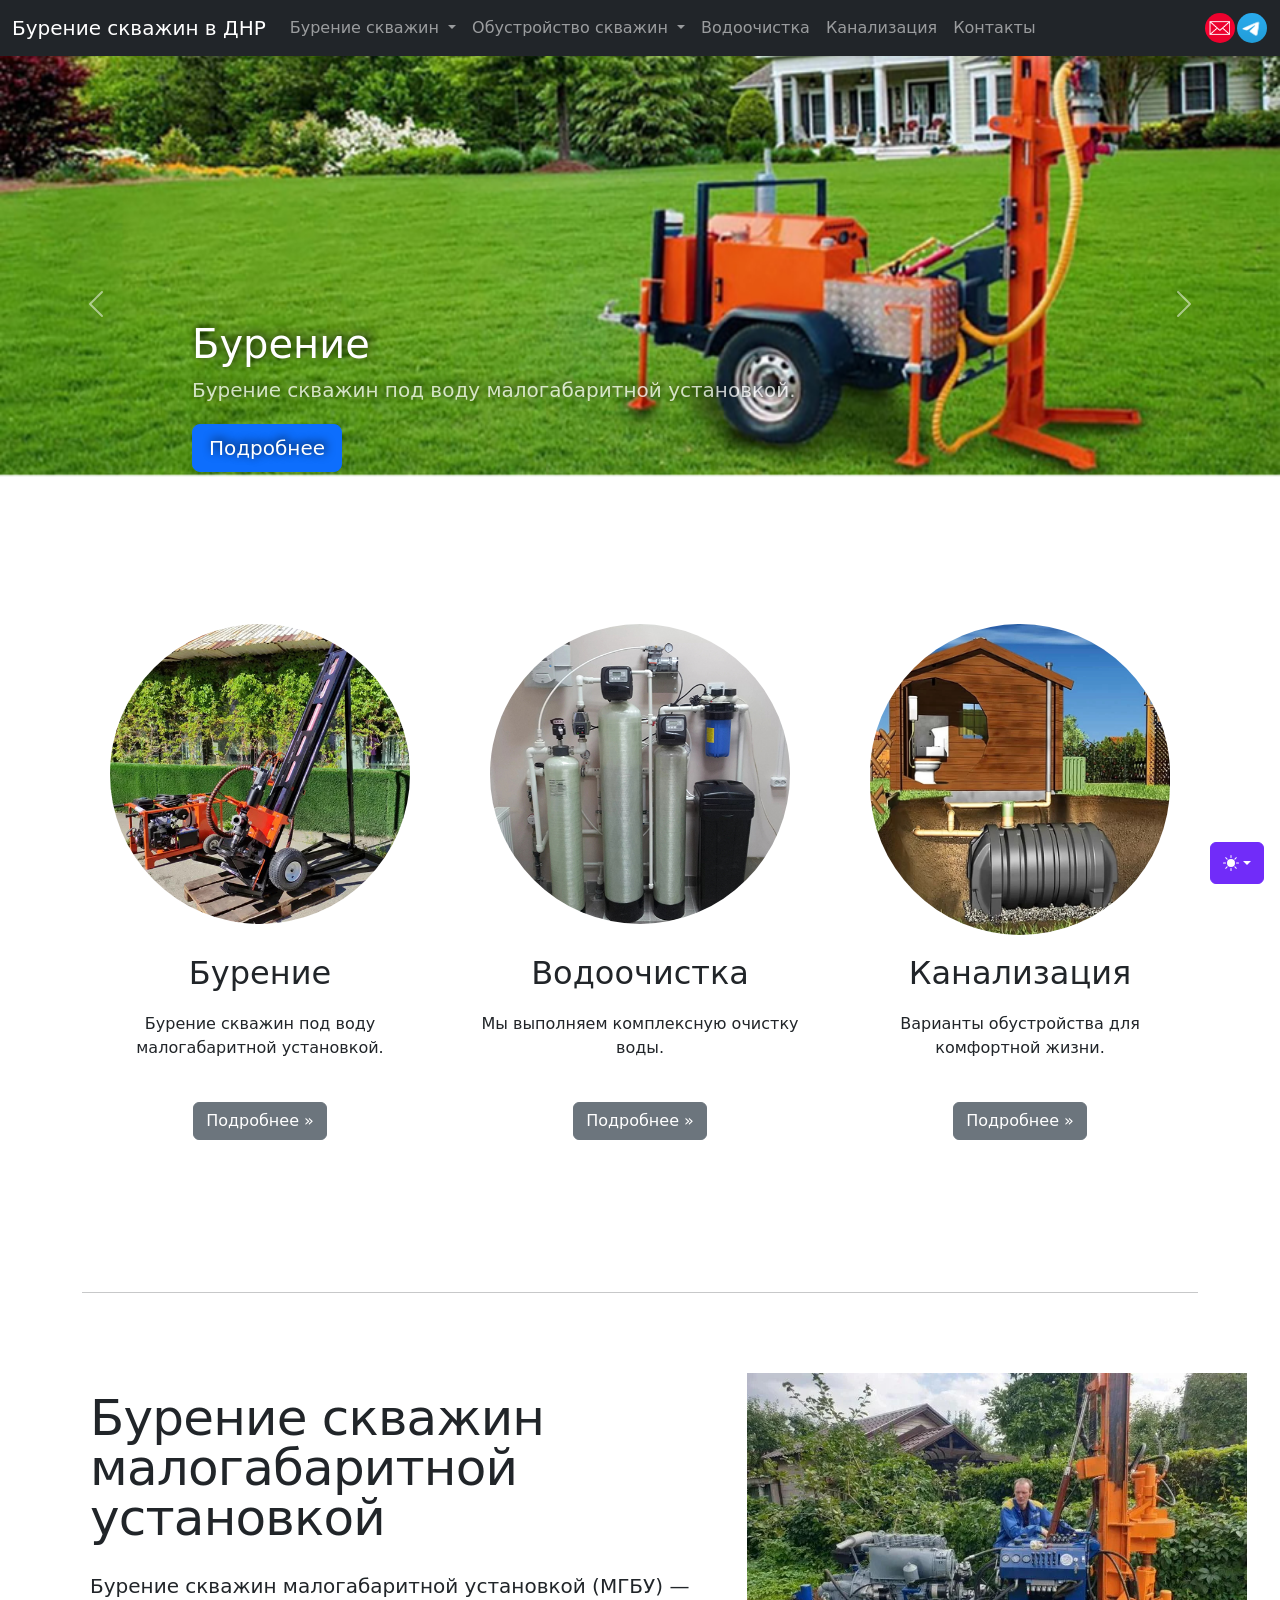
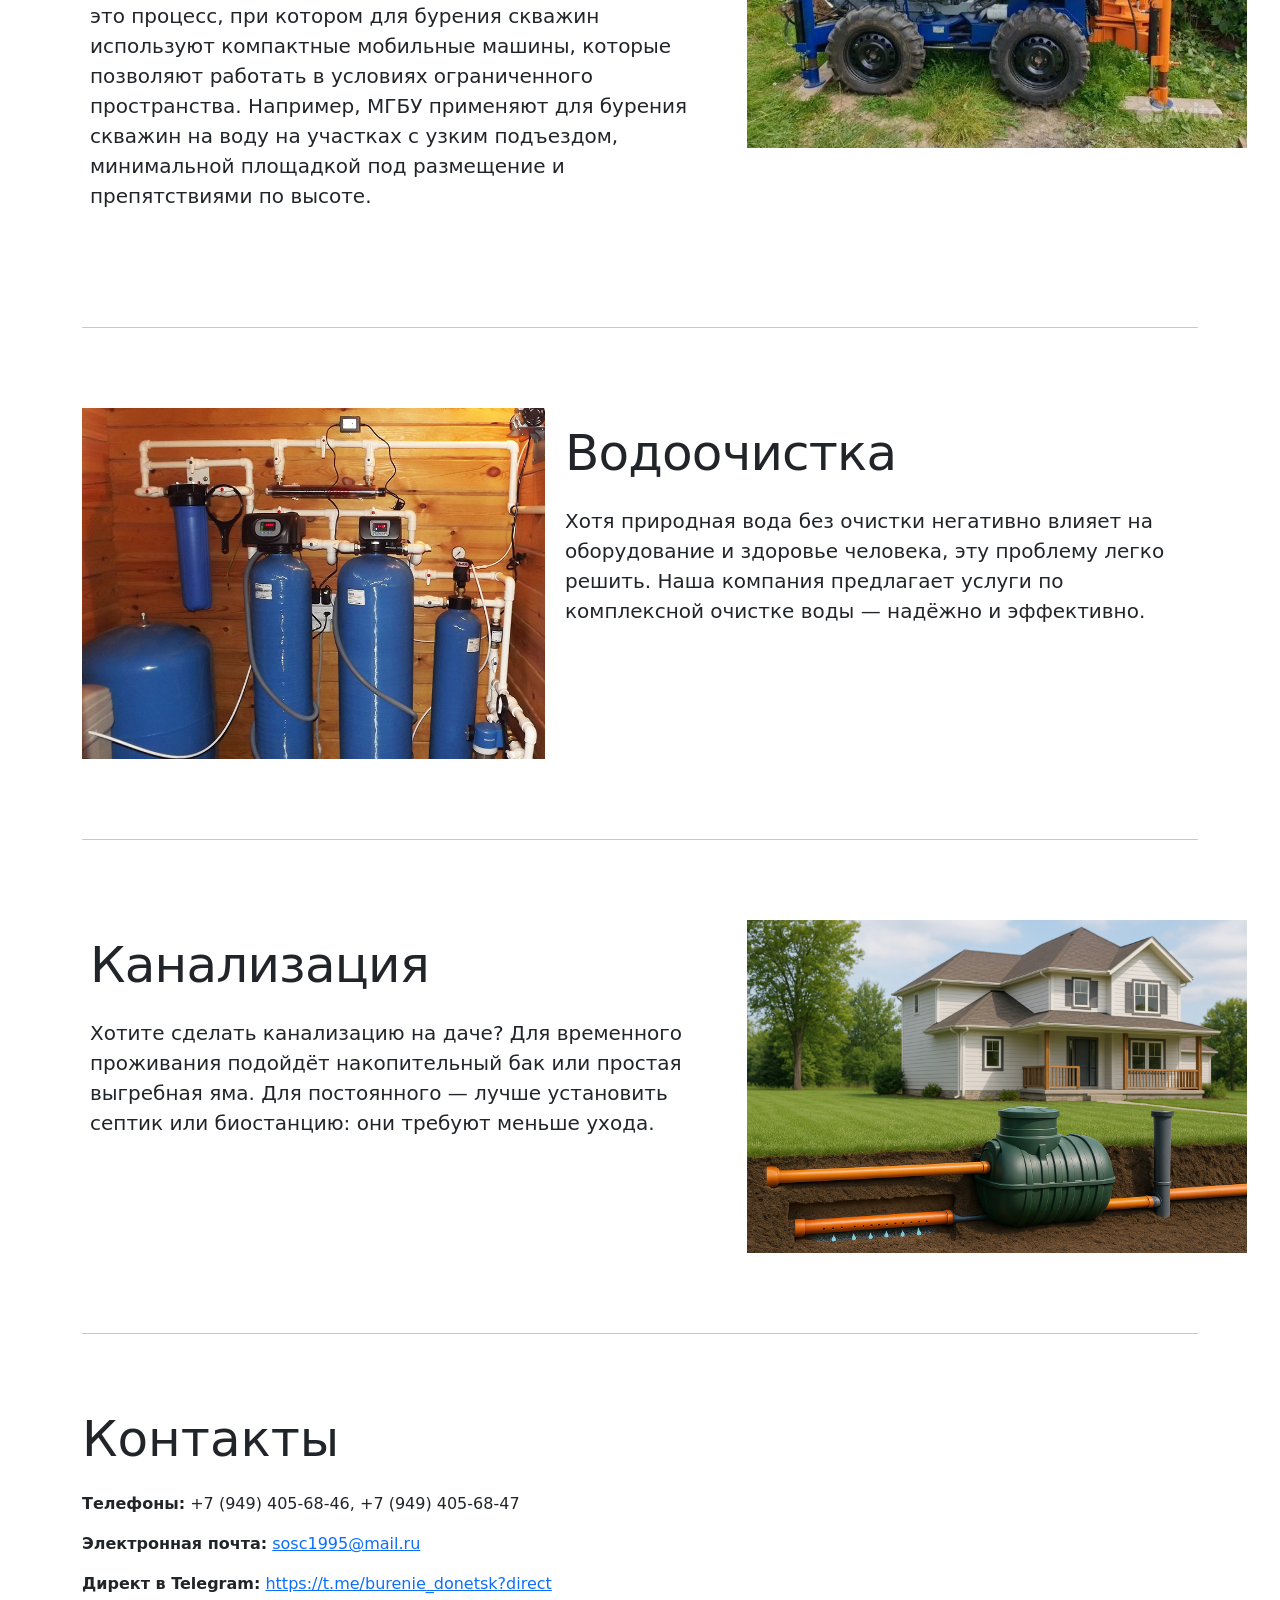
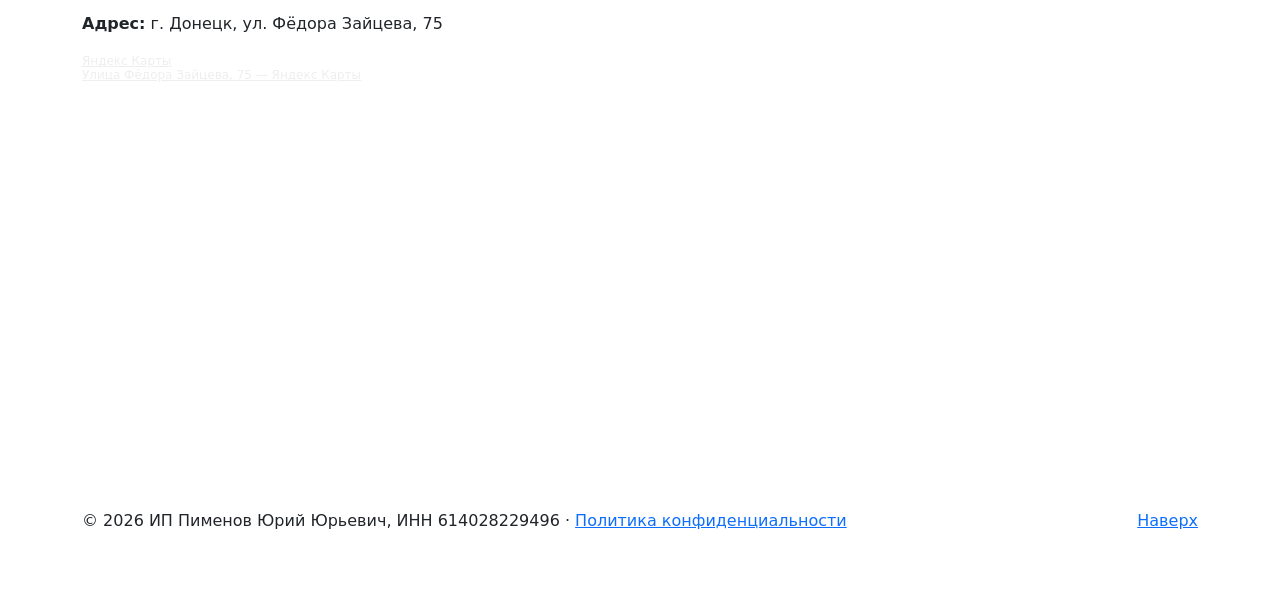
==== burenie-na-pesok.html @ 4a692009 "меню+файлы" ====
<!doctype html>
<html lang="en" data-bs-theme="auto">
  <head>
    <meta charset="utf-8" />
    <meta name="viewport" content="width=device-width, initial-scale=1" />
    <meta name="description" content="" />
    <meta
      name="author"
      content="Mark Otto, Jacob Thornton, and Bootstrap contributors"
    />
    <meta name="generator" content="Astro v5.13.2" />
    <title>Бурение скважин в ДНР</title>
    <link
      rel="canonical"
      href="https://getbootstrap.com/docs/5.3/examples/carousel/"
    />
    <script src="assets/js/color-modes.js"></script>
    <link href="assets/dist/css/bootstrap.min.css" rel="stylesheet" />
    <meta name="theme-color" content="#712cf9" />
    <link href="carousel.css" rel="stylesheet" />
	<link href="custom.css" rel="stylesheet" />
    <style>
      .bd-placeholder-img {
        font-size: 1.125rem;
        text-anchor: middle;
        -webkit-user-select: none;
        -moz-user-select: none;
        user-select: none;
      }
      @media (min-width: 768px) {
        .bd-placeholder-img-lg {
          font-size: 3.5rem;
        }
      }
      .b-example-divider {
        width: 100%;
        height: 3rem;
        background-color: #0000001a;
        border: solid rgba(0, 0, 0, 0.15);
        border-width: 1px 0;
        box-shadow:
          inset 0 0.5em 1.5em #0000001a,
          inset 0 0.125em 0.5em #00000026;
      }
      .b-example-vr {
        flex-shrink: 0;
        width: 1.5rem;
        height: 100vh;
      }
      .bi {
        vertical-align: -0.125em;
        fill: currentColor;
      }
      .nav-scroller {
        position: relative;
        z-index: 2;
        height: 2.75rem;
        overflow-y: hidden;
      }
      .nav-scroller .nav {
        display: flex;
        flex-wrap: nowrap;
        padding-bottom: 1rem;
        margin-top: -1px;
        overflow-x: auto;
        text-align: center;
        white-space: nowrap;
        -webkit-overflow-scrolling: touch;
      }
      .btn-bd-primary {
        --bd-violet-bg: #712cf9;
        --bd-violet-rgb: 112.520718, 44.062154, 249.437846;
        --bs-btn-font-weight: 600;
        --bs-btn-color: var(--bs-white);
        --bs-btn-bg: var(--bd-violet-bg);
        --bs-btn-border-color: var(--bd-violet-bg);
        --bs-btn-hover-color: var(--bs-white);
        --bs-btn-hover-bg: #6528e0;
        --bs-btn-hover-border-color: #6528e0;
        --bs-btn-focus-shadow-rgb: var(--bd-violet-rgb);
        --bs-btn-active-color: var(--bs-btn-hover-color);
        --bs-btn-active-bg: #5a23c8;
        --bs-btn-active-border-color: #5a23c8;
      }
      .bd-mode-toggle {
        z-index: 1500;
      }
      .bd-mode-toggle .bi {
        width: 1em;
        height: 1em;
      }
      .bd-mode-toggle .dropdown-menu .active .bi {
        display: block !important;
      }
    </style>
  </head>
  <body>
    <svg xmlns="http://www.w3.org/2000/svg" class="d-none">
      <symbol id="check2" viewBox="0 0 16 16">
        <path
          d="M13.854 3.646a.5.5 0 0 1 0 .708l-7 7a.5.5 0 0 1-.708 0l-3.5-3.5a.5.5 0 1 1 .708-.708L6.5 10.293l6.646-6.647a.5.5 0 0 1 .708 0z"
        ></path>
      </symbol>
      <symbol id="circle-half" viewBox="0 0 16 16">
        <path
          d="M8 15A7 7 0 1 0 8 1v14zm0 1A8 8 0 1 1 8 0a8 8 0 0 1 0 16z"
        ></path>
      </symbol>
      <symbol id="moon-stars-fill" viewBox="0 0 16 16">
        <path
          d="M6 .278a.768.768 0 0 1 .08.858 7.208 7.208 0 0 0-.878 3.46c0 4.021 3.278 7.277 7.318 7.277.527 0 1.04-.055 1.533-.16a.787.787 0 0 1 .81.316.733.733 0 0 1-.031.893A8.349 8.349 0 0 1 8.344 16C3.734 16 0 12.286 0 7.71 0 4.266 2.114 1.312 5.124.06A.752.752 0 0 1 6 .278z"
        ></path>
        <path
          d="M10.794 3.148a.217.217 0 0 1 .412 0l.387 1.162c.173.518.579.924 1.097 1.097l1.162.387a.217.217 0 0 1 0 .412l-1.162.387a1.734 1.734 0 0 0-1.097 1.097l-.387 1.162a.217.217 0 0 1-.412 0l-.387-1.162A1.734 1.734 0 0 0 9.31 6.593l-1.162-.387a.217.217 0 0 1 0-.412l1.162-.387a1.734 1.734 0 0 0 1.097-1.097l.387-1.162zM13.863.099a.145.145 0 0 1 .274 0l.258.774c.115.346.386.617.732.732l.774.258a.145.145 0 0 1 0 .274l-.774.258a1.156 1.156 0 0 0-.732.732l-.258.774a.145.145 0 0 1-.274 0l-.258-.774a1.156 1.156 0 0 0-.732-.732l-.774-.258a.145.145 0 0 1 0-.274l.774-.258c.346-.115.617-.386.732-.732L13.863.1z"
        ></path>
      </symbol>
      <symbol id="sun-fill" viewBox="0 0 16 16">
        <path
          d="M8 12a4 4 0 1 0 0-8 4 4 0 0 0 0 8zM8 0a.5.5 0 0 1 .5.5v2a.5.5 0 0 1-1 0v-2A.5.5 0 0 1 8 0zm0 13a.5.5 0 0 1 .5.5v2a.5.5 0 0 1-1 0v-2A.5.5 0 0 1 8 13zm8-5a.5.5 0 0 1-.5.5h-2a.5.5 0 0 1 0-1h2a.5.5 0 0 1 .5.5zM3 8a.5.5 0 0 1-.5.5h-2a.5.5 0 0 1 0-1h2A.5.5 0 0 1 3 8zm10.657-5.657a.5.5 0 0 1 0 .707l-1.414 1.415a.5.5 0 1 1-.707-.708l1.414-1.414a.5.5 0 0 1 .707 0zm-9.193 9.193a.5.5 0 0 1 0 .707L3.05 13.657a.5.5 0 0 1-.707-.707l1.414-1.414a.5.5 0 0 1 .707 0zm9.193 2.121a.5.5 0 0 1-.707 0l-1.414-1.414a.5.5 0 0 1 .707-.707l1.414 1.414a.5.5 0 0 1 0 .707zM4.464 4.465a.5.5 0 0 1-.707 0L2.343 3.05a.5.5 0 1 1 .707-.707l1.414 1.414a.5.5 0 0 1 0 .708z"
        ></path>
      </symbol>
    </svg>
    <div
      class="dropdown position-fixed bottom-0 end-0 mb-3 me-3 bd-mode-toggle"
    >
      <button
        class="btn btn-bd-primary py-2 dropdown-toggle d-flex align-items-center"
        id="bd-theme"
        type="button"
        aria-expanded="false"
        data-bs-toggle="dropdown"
        aria-label="Переключить тему (автоматически)"
      >
        <svg class="bi my-1 theme-icon-active" aria-hidden="true">
          <use href="#circle-half"></use>
        </svg>
        <span class="visually-hidden" id="bd-theme-text">Переключить тему</span>
      </button>
      <ul
        class="dropdown-menu dropdown-menu-end shadow"
        aria-labelledby="bd-theme-text"
      >
        <li>
          <button
            type="button"
            class="dropdown-item d-flex align-items-center"
            data-bs-theme-value="light"
            aria-pressed="false"
          >
            <svg class="bi me-2 opacity-50" aria-hidden="true">
              <use href="#sun-fill"></use>
            </svg>
            Светлая тема
            <svg class="bi ms-auto d-none" aria-hidden="true">
              <use href="#check2"></use>
            </svg>
          </button>
        </li>
        <li>
          <button
            type="button"
            class="dropdown-item d-flex align-items-center"
            data-bs-theme-value="dark"
            aria-pressed="false"
          >
            <svg class="bi me-2 opacity-50" aria-hidden="true">
              <use href="#moon-stars-fill"></use>
            </svg>
            Тёмная тема
            <svg class="bi ms-auto d-none" aria-hidden="true">
              <use href="#check2"></use>
            </svg>
          </button>
        </li>
        <li>
          <button
            type="button"
            class="dropdown-item d-flex align-items-center active"
            data-bs-theme-value="auto"
            aria-pressed="true"
          >
            <svg class="bi me-2 opacity-50" aria-hidden="true">
              <use href="#circle-half"></use>
            </svg>
            Автоматически
            <svg class="bi ms-auto d-none" aria-hidden="true">
              <use href="#check2"></use>
            </svg>
          </button>
        </li>
      </ul>
    </div>
    <header data-bs-theme="dark">
      <nav class="navbar navbar-expand-md navbar-dark fixed-top bg-dark">
        <div class="container-fluid">
          <a class="navbar-brand" href="#">Бурение скважин в ДНР</a>
          <button
            class="navbar-toggler"
            type="button"
            data-bs-toggle="collapse"
            data-bs-target="#navbarCollapse"
            aria-controls="navbarCollapse"
            aria-expanded="false"
            aria-label="Toggle navigation"
          >
            <span class="navbar-toggler-icon"></span>
          </button>
          <div class="collapse navbar-collapse" id="navbarCollapse">
            <ul class="navbar-nav me-auto mb-2 mb-md-0">
              <!--
			  <li class="nav-item">
                <a class="nav-link active" aria-current="page" href="/">В начало</a>
              </li>
			  -->

			  <li class="nav-item dropdown">
          <a class="nav-link dropdown-toggle" href="#" role="button" data-bs-toggle="dropdown" aria-expanded="false">
            Бурение скважин
          </a>
          <ul class="dropdown-menu">
            <li><a class="dropdown-item" href="/skvazhina-pod-klyuch.html">Бурение скважин под ключ</a></li>
            <li><a class="dropdown-item" href="/burenie-na-pesok.html">Бурение скважин на песок</a></li>
            <li><a class="dropdown-item" href="/skvazhina-na-dache.html">Скважина на воду на даче</a></li>
			<li><a class="dropdown-item" href="/malogabaritnoe-burenie.html">Малогабаритное бурение скважин на воду</a></li>
			<li><a class="dropdown-item" href="/licenziya.html">Получение лицензии на скважину</a></li>
          </ul>
        </li>
		
			  <li class="nav-item dropdown">
          <a class="nav-link dropdown-toggle" href="#" role="button" data-bs-toggle="dropdown" aria-expanded="false">
            Обустройство скважин
          </a>
          <ul class="dropdown-menu">
            <li><a class="dropdown-item" href="/letnee-obustrojstvo.html">Летнее обустройство скважин на воду</a></li>
            <li><a class="dropdown-item" href="/obustrojstvo-s-adapterom.html">Обустройство скважин на воду с адаптером</a></li>
            <li><a class="dropdown-item" href="/obustrojstvo-s-kessonom.html">Обустройство скважин на воду с кессоном</a></li>
          </ul>
        </li>		
		
<!--
              <li class="nav-item"><a class="nav-link" href="#burenie">Бурение малогабаритной установкой</a></li>
-->			  
			  <li class="nav-item"><a class="nav-link" href="/#vodoochistka">Водоочистка</a></li>
			  <li class="nav-item"><a class="nav-link" href="/#kanalizatsiya">Канализация</a></li>
			  <li class="nav-item"><a class="nav-link" href="/#contacts">Контакты</a></li>
			  
			  
            </ul>
			
			
			<div class="block-social-media block-social-media__circle block-social-media__small">
				<ul>
					<li class="block-social-media-email"><a href="mailto:sosc1995@mail.ru" rel="noopener" target="_blank"><i aria-hidden="true"></i></a></li>	
					<li class="block-social-media-tg"><a href="https://t.me/burenie_donetsk" rel="noopener" target="_blank"><i aria-hidden="true"></i></a></li>
<!--
					<li class="block-social-media-max"><a href="#" rel="noopener" target="_blank"><i aria-hidden="true"></i></a></li>				
					<li class="block-social-media-rutube"><a href="#" rel="noopener" target="_blank"><i aria-hidden="true"></i></a></li>		
					<li class="block-social-media-vk"><a href="#" rel="noopener" target="_blank"><i aria-hidden="true"></i></a></li>				
					<li class="block-social-media-dzen"><a href="#" rel="noopener" target="_blank"><i aria-hidden="true"></i></a></li>
					<li class="block-social-media-ok"><a href="#" rel="noopener" target="_blank"><i aria-hidden="true"></i></a></li>				
-->	
				</ul>
			</div>			
			
			
<!--			
            <form class="d-flex" role="search">
              <input
                class="form-control me-2"
                type="search"
                placeholder="Search"
                aria-label="Search"
              />
              <button class="btn btn-outline-success" type="submit">
                Search
              </button>
            </form>
-->			
          </div>
        </div>
      </nav>
    </header>
    <main>
      <div id="myCarousel" class="carousel slide mb-6" data-bs-ride="carousel">
        <div class="carousel-indicators">
          <button
            type="button"
            data-bs-target="#myCarousel"
            data-bs-slide-to="0"
            class="active"
            aria-current="true"
            aria-label="Slide 1"
          ></button>
          <button
            type="button"
            data-bs-target="#myCarousel"
            data-bs-slide-to="1"
            aria-label="Slide 2"
          ></button>
          <button
            type="button"
            data-bs-target="#myCarousel"
            data-bs-slide-to="2"
            aria-label="Slide 3"
          ></button>
        </div>
        <div class="carousel-inner">
          <div class="carousel-item active">
            <img class="slider_desktop" src="img/slider1.jpg">
			<img class="slider_mobile" src="img/slider-mobile1.jpg">
            <div class="container">
              <div class="carousel-caption text-start">
                <h1>Бурение</h1>
                <p class="opacity-75">
                  Бурение скважин под воду малогабаритной установкой.
                </p>
                <p>
                  <a class="btn btn-lg btn-primary" href="#burenie">Подробнее</a>
                </p>
              </div>
            </div>
          </div>
          <div class="carousel-item">
            <img class="slider_desktop" src="img/slider2.jpg">
			<img class="slider_mobile" src="img/slider-mobile2.jpg">
            <div class="container">
              <div class="carousel-caption">
                <h1>Водоочистка</h1>
                <p>
                  Мы выполняем комплексную очистку воды.
                </p>
                <p><a class="btn btn-lg btn-primary" href="#vodoochistka">Подробнее</a></p>
              </div>
            </div>
          </div>
          <div class="carousel-item">
            <img class="slider_desktop" src="img/slider3.jpg">
			<img class="slider_mobile" src="img/slider-mobile3.jpg">
            <div class="container">
              <div class="carousel-caption text-end">
                <h1>Канализация</h1>
                <p>
                  Варианты обустройства для комфортной жизни.
                </p>
                <p>
                  <a class="btn btn-lg btn-primary" href="#kanalizatsiya">Подробнее</a>
                </p>
              </div>
            </div>
          </div>
        </div>
        <button
          class="carousel-control-prev"
          type="button"
          data-bs-target="#myCarousel"
          data-bs-slide="prev"
        >
          <span class="carousel-control-prev-icon" aria-hidden="true"></span>
          <span class="visually-hidden">Назад</span>
        </button>
        <button
          class="carousel-control-next"
          type="button"
          data-bs-target="#myCarousel"
          data-bs-slide="next"
        >
          <span class="carousel-control-next-icon" aria-hidden="true"></span>
          <span class="visually-hidden">Вперёд</span>
        </button>
      </div>
      <!-- Marketing messaging and featurettes
  ================================================== -->
      <!-- Wrap the rest of the page in another container to center all the content. -->
      <div class="container marketing">
        <!-- Three columns of text below the carousel -->
        <div class="row">
          <div class="col-lg-4">
			<div class="circle-image-container">
				<a href="#burenie">
					<img src="img/circle1.jpg">
				</a>
			</div>
            <h2 class="fw-normal">Бурение</h2>
            <p>
              Бурение скважин под воду малогабаритной установкой.
            </p>
            <p>
              <a class="btn btn-secondary" href="#burenie">Подробнее &raquo;</a>
            </p>
          </div>
          <!-- /.col-lg-4 -->
          <div class="col-lg-4">
			<div class="circle-image-container">
				<a href="#vodoochistka">
					<img src="img/circle2.jpg">
				</a>
			</div>
            <h2 class="fw-normal">Водоочистка</h2>
            <p>
              Мы выполняем комплексную очистку воды.
            </p>
            <p>
              <a class="btn btn-secondary" href="#vodoochistka">Подробнее &raquo;</a>
            </p>
          </div>
          <!-- /.col-lg-4 -->
          <div class="col-lg-4">
			<div class="circle-image-container">
				<a href="#kanalizatsiya">
					<img src="img/circle3.jpg">
				</a>
			</div>
            <h2 class="fw-normal">Канализация</h2>
            <p>
              Варианты обустройства для комфортной жизни.
            </p>
            <p>
              <a class="btn btn-secondary" href="#kanalizatsiya">Подробнее &raquo;</a>
            </p>
          </div>
          <!-- /.col-lg-4 -->
        </div>
        <!-- /.row -->
        <!-- START THE FEATURETTES -->
        <hr class="featurette-divider" />
		<a name="burenie">
        <div class="row featurette">
          <div class="col-md-7">
            <h2 class="featurette-heading fw-normal lh-1">
              Бурение скважин малогабаритной установкой
              <!--
			  <span class="text-body-secondary">It’ll blow your mind.</span>
			  -->
            </h2>
            <p class="lead">
              Бурение скважин малогабаритной установкой (МГБУ) — это процесс, при котором для бурения скважин используют компактные мобильные машины, которые позволяют работать в условиях ограниченного пространства. Например, МГБУ применяют для бурения скважин на воду на участках с узким подъездом, минимальной площадкой под размещение и препятствиями по высоте.
            </p>
          </div>
          <div class="col-md-5">
			<img src="img/square1.jpg">
          </div>
        </div>
        <hr class="featurette-divider" />
		<a name="vodoochistka">
        <div class="row featurette">
          <div class="col-md-7 order-md-2">
            <h2 class="featurette-heading fw-normal lh-1">
              Водоочистка
			  <!--
              <span class="text-body-secondary"></span>
			  -->
            </h2>
            <p class="lead">
              Хотя природная вода без очистки негативно влияет на оборудование и здоровье человека, эту проблему легко решить. Наша компания предлагает услуги по комплексной очистке воды — надёжно и эффективно.
            </p>
          </div>
          <div class="col-md-5 order-md-1">
			<img src="img/square2.jpg">
          </div>
        </div>
        <hr class="featurette-divider" />
		<a name="kanalizatsiya">
        <div class="row featurette">
          <div class="col-md-7">
            <h2 class="featurette-heading fw-normal lh-1">
              Канализация
			  <!--
              <span class="text-body-secondary">Checkmate.</span>
			  -->
            </h2>
            <p class="lead">
              Хотите сделать канализацию на даче? Для временного проживания подойдёт накопительный бак или простая выгребная яма. Для постоянного — лучше установить септик или биостанцию: они требуют меньше ухода.
            </p>
          </div>
          <div class="col-md-5">
			<img src="img/square3.jpg">
          </div>
        </div>
        <hr class="featurette-divider" />
        <!-- /END THE FEATURETTES -->
		  <div class="contacts">
		  <a name="contacts">
			<h2 class="lh-1">Контакты</h2>
			<p><strong>Телефоны:</strong> +7 (949) 405-68-46, +7 (949) 405-68-47
			<p><strong>Электронная почта:</strong> <a href="mailto:sosc1995@mail.ru">sosc1995@mail.ru</a>
			<p><strong>Директ в Telegram:</strong> <a href="https://t.me/burenie_donetsk?direct">https://t.me/burenie_donetsk?direct</a>
			<p><strong>Адрес:</strong> г. Донецк, ул. Фёдора Зайцева, 75
			<p>
			<div class="yandex-map">
				<div style="position:relative;overflow:hidden; width:100%"><a href="https://yandex.ru/maps?utm_medium=mapframe&utm_source=maps" style="color:#eee;font-size:12px;position:absolute;top:0px;">Яндекс Карты</a><a href="https://yandex.ru/maps/142/donetsk/house/ulitsa_fyodora_zaytseva_75/Z04YfgZgS0UAQFptfXV4eX5rYw==/?ll=37.810207%2C47.998287&utm_medium=mapframe&utm_source=maps&z=16.58" style="color:#eee;font-size:12px;position:absolute;top:14px;">Улица Фёдора Зайцева, 75 — Яндекс Карты</a><iframe src="https://yandex.ru/map-widget/v1/?ll=37.810207%2C47.998287&mode=search&ol=geo&ouri=ymapsbm1%3A%2F%2Fgeo%3Fdata%3DCgoxNDQ5NDk3ODAwEkbQoNC-0YHRgdC40Y8sINCU0L7QvdC10YbQuiwg0YPQu9C40YbQsCDQpNGR0LTQvtGA0LAg0JfQsNC50YbQtdCy0LAsIDc1IgoNpz0XQhU__j9C&z=16.58" width="560" height="400" frameborder="1" allowfullscreen="true" style="position:relative;"></iframe></div>
			</div>
		  </div>
      </div>	  
      <!-- /.container -->
      <!-- FOOTER -->
      <footer class="container">
        <p class="float-end"><a href="#">Наверх</a></p>
        <p>
          &copy; 2026 ИП Пименов Юрий Юрьевич, ИНН 614028229496 &middot;
          <a href="#">Политика конфиденциальности</a>
        </p>
      </footer>
    </main>
    <script
      src="assets/dist/js/bootstrap.bundle.min.js"
      class="astro-vvvwv3sm"
    ></script>
  </body>
</html>
---- carousel.css ----
/* GLOBAL STYLES
-------------------------------------------------- */
/* Padding below the footer and lighter body text */

body {
  padding-top: 3rem;
  padding-bottom: 3rem;
  color: rgb(var(--bs-tertiary-color-rgb));
}


/* CUSTOMIZE THE CAROUSEL
-------------------------------------------------- */

/* Carousel base class */
.carousel {
  margin-bottom: 4rem;
}
/* Since positioning the image, we need to help out the caption */
.carousel-caption {
  bottom: 3rem;
  z-index: 10;
}

/* Declare heights because of positioning of img element */
.carousel-item {
  height: 32rem;
}


/* MARKETING CONTENT
-------------------------------------------------- */

/* Center align the text within the three columns below the carousel */
.marketing .col-lg-4 {
  margin-bottom: 1.5rem;
  text-align: center;
}
/* rtl:begin:ignore */
.marketing .col-lg-4 p {
  margin-right: .75rem;
  margin-left: .75rem;
}
/* rtl:end:ignore */


/* Featurettes
------------------------- */

.featurette-divider {
  margin: 5rem 0; /* Space out the Bootstrap <hr> more */
}

/* Thin out the marketing headings */
/* rtl:begin:remove */
.featurette-heading {
  letter-spacing: -.05rem;
}

/* rtl:end:remove */

/* RESPONSIVE CSS
-------------------------------------------------- */

@media (min-width: 40em) {
  /* Bump up size of carousel content */
  .carousel-caption p {
    margin-bottom: 1.25rem;
    font-size: 1.25rem;
    line-height: 1.4;
  }

  .featurette-heading {
    font-size: 50px;
  }
}

@media (min-width: 62em) {
  .featurette-heading {
    margin-top: 7rem;
  }
}
---- custom.css ----
.featurette img {
	display: block;
	box-sizing: border-box;
	width: fit-content;
	height: fit-content;
	max-width: 500px;
}

@media (max-width: 768px) {
	.featurette img {
		max-width: -webkit-fill-available;
	}
}

.order-md-1, .order-md-2 {
	overflow:hidden;
}


.circle-image-container {
	width:300px;
	height:300px;
	margin: 0 auto 30px auto;
}

.circle-image-container img {
	width:100%;
	height:auto;
	border-radius: 500px;
	border: 0;
}

.circle-image-container:hover {
    filter: drop-shadow(2px 4px 6px black);
}

.marketing .col-lg-4 p {
	min-height: 70px;
    margin-top: 20px;
}

.featurette .col-md-7 {
	padding:20px;
}

.featurette .lead  {
	padding-top:20px;
}

.featurette-heading {
	margin-top:0;
}

/*----------------------------------------------------
	Карусель
----------------------------------------------------*/
.slider_mobile {
	display:none;
}

@media (max-width: 768px) {
	.slider_desktop {
		display:none;		
	}
	.slider_mobile {
		display:block;
	}
}

.carousel-item img {
	width:100%;
}
.carousel-caption h1, .carousel-caption p {
    text-shadow: 2px -2px 10px black;
}
/*----------------------------------------------------
	Описываем оформление и поведение блока, который содержит ссылки на социальные сети
----------------------------------------------------*/

.block-social-media {
	float:right;
	overflow:hidden;
	clear:both;
}

/*----------------------------------------------------
	Задаём фоновые изображения
	Замените пути на реальное расположение файлов
	Предполагается, что все изображения будут квадратными
	Размер масштабируется в селекторе .block-social-media i
----------------------------------------------------*/

.block-social-media-email i {
    background-image: url("img/social/email.png");
}

.block-social-media-vk i {
    background-image: url("img/social/vk.png");
	// Брендбук - https://vk.com/brand
}

.block-social-media-max i {
    background-image: url("img/social/max.png");
}

.block-social-media-rutube i {
    background-image: url("img/social/rutube.png");
	// Брендбук - https://rutube.ru/brand/
}

.block-social-media-ok i {
    background-image: url("img/social/ok.png");
	// Брендбук - https://insideok.ru/brandbook/
}

.block-social-media-dzen i {
    background-image: url("img/social/dzen.png");
	// Брендбук - https://dzen.ru/about/download
}

.block-social-media-tg i {
    background-image: url("img/social/tg.png");
	// Брендбук - https://telegram.org/tour/screenshots
}

/*----------------------------------------------------
	Описываем оформление и поведение элементов списка
----------------------------------------------------*/

.block-social-media li {
	display: block;
	float: left;
	box-sizing: border-box;
	margin:1px;
	padding:0; 
	width: fit-content;
	height: fit-content;
}

/*----------------------------------------------------
	Описываем оформление и поведение значка социальной сети
----------------------------------------------------*/  

.block-social-media i {
	color: #000000;
	height: 50px;
	width: 50px;
	text-align: center;
	vertical-align: sub;
	background-position: center;
    background-repeat: no-repeat;	
	background-size: contain;
	display:block;	
}

.block-social-media__big i {
	height: 100px;
	width: 100px;
}

.block-social-media__small i {
	height: 30px;
	width: 30px;
}

.block-social-media__rounded-corners i {
	border-radius: 15px;	
}

.block-social-media__rounded-corners.block-social-media__big i {
	border-radius: 25px;	
}

.block-social-media__rounded-corners.block-social-media__small i {
	border-radius: 7px;	
}

.block-social-media__circle i {
	border-radius: 100px;	
}


.block-social-media__grayscale i {
	filter: grayscale(100%);
}

.block-social-media__grayscale i:hover {
	filter: initial;
}

.block-social-media__grayscale .block-social-media-dzen i {
	filter: opacity(50%);
}

.block-social-media__grayscale .block-social-media-dzen i:hover {
	filter: initial;
}

/*----------------------------------------------------
	Описываем оформление и поведение ссылки
----------------------------------------------------*/  

.block-social-media a {
	border:0;
}
/*----------------------------------------------------
	Контакты
----------------------------------------------------*/
.contacts h2 {
	font-size: 50px;
	padding-bottom: 20px;
}
.yandex-map, .yandex-map iframe
 {
    width: 100%;
}
/*----------------------------------------------------
	Контакты
----------------------------------------------------*/
footer {
	padding-top: 50px;	
}
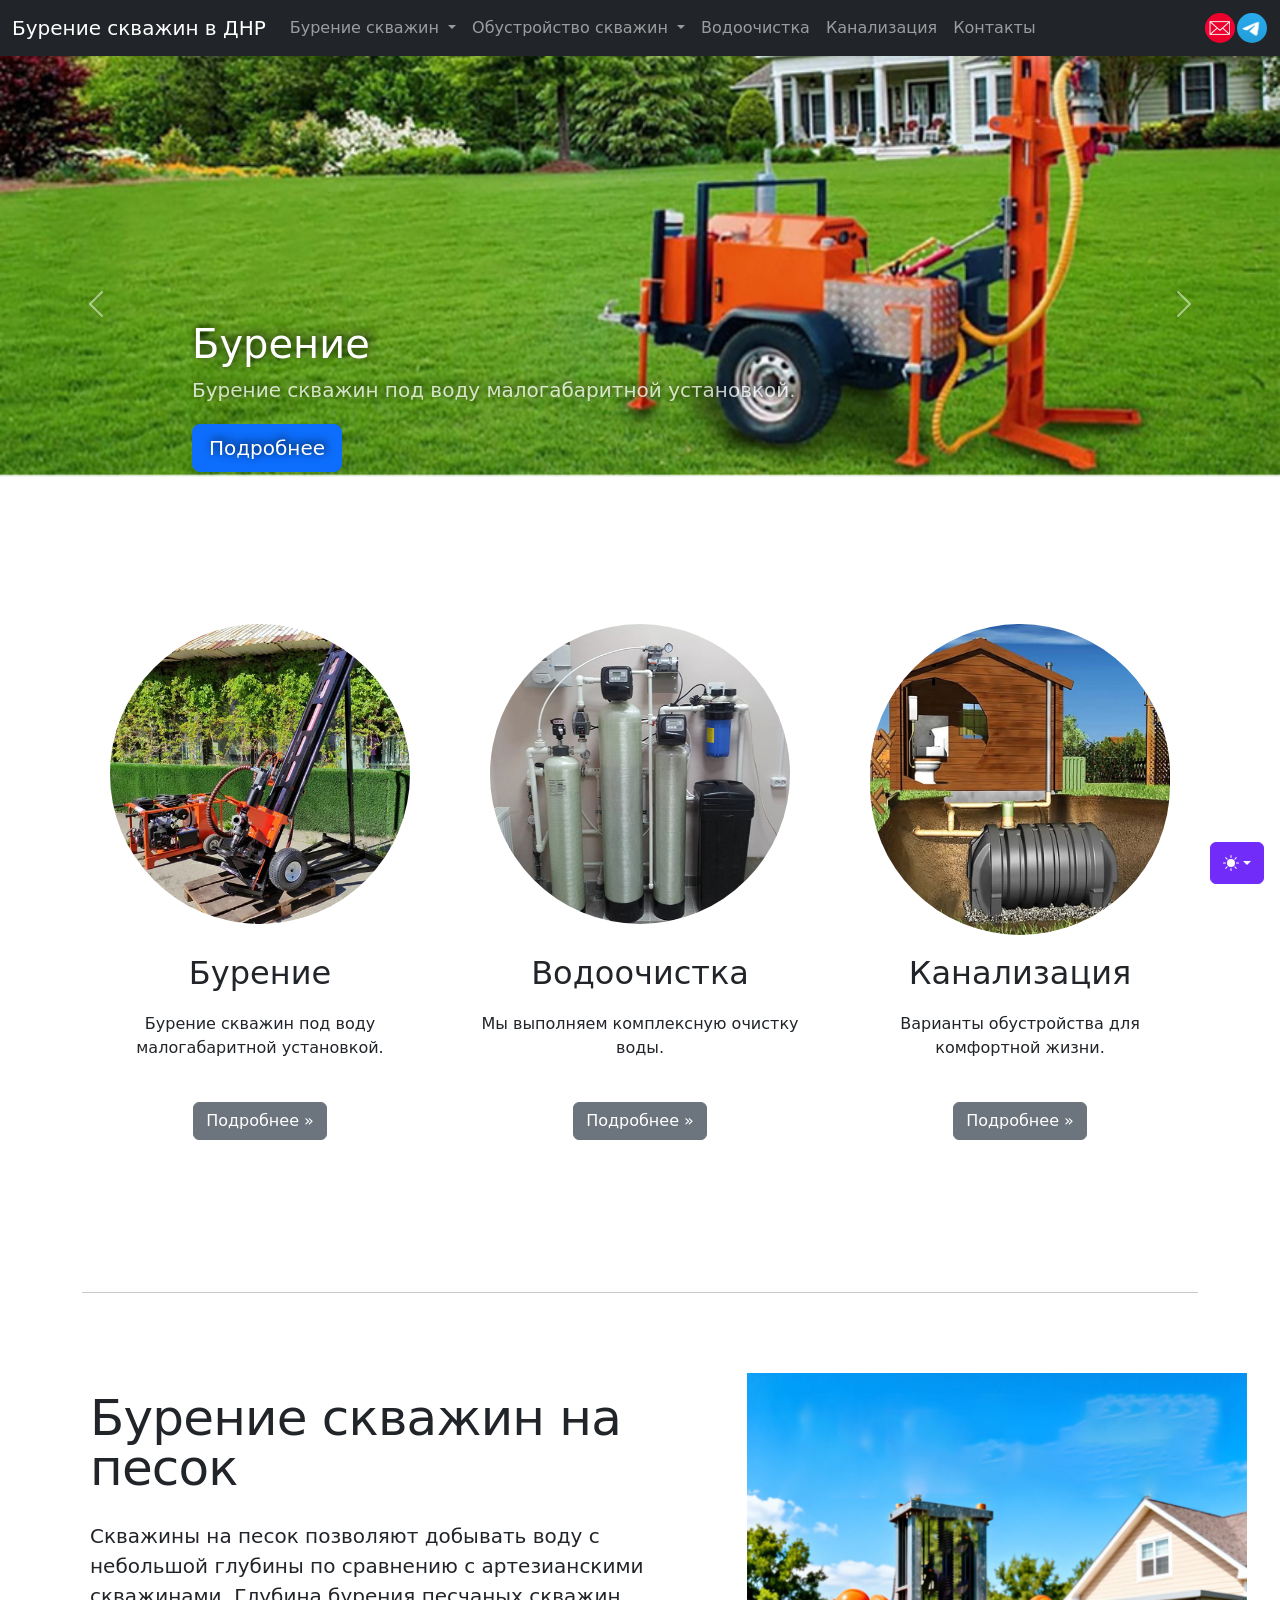
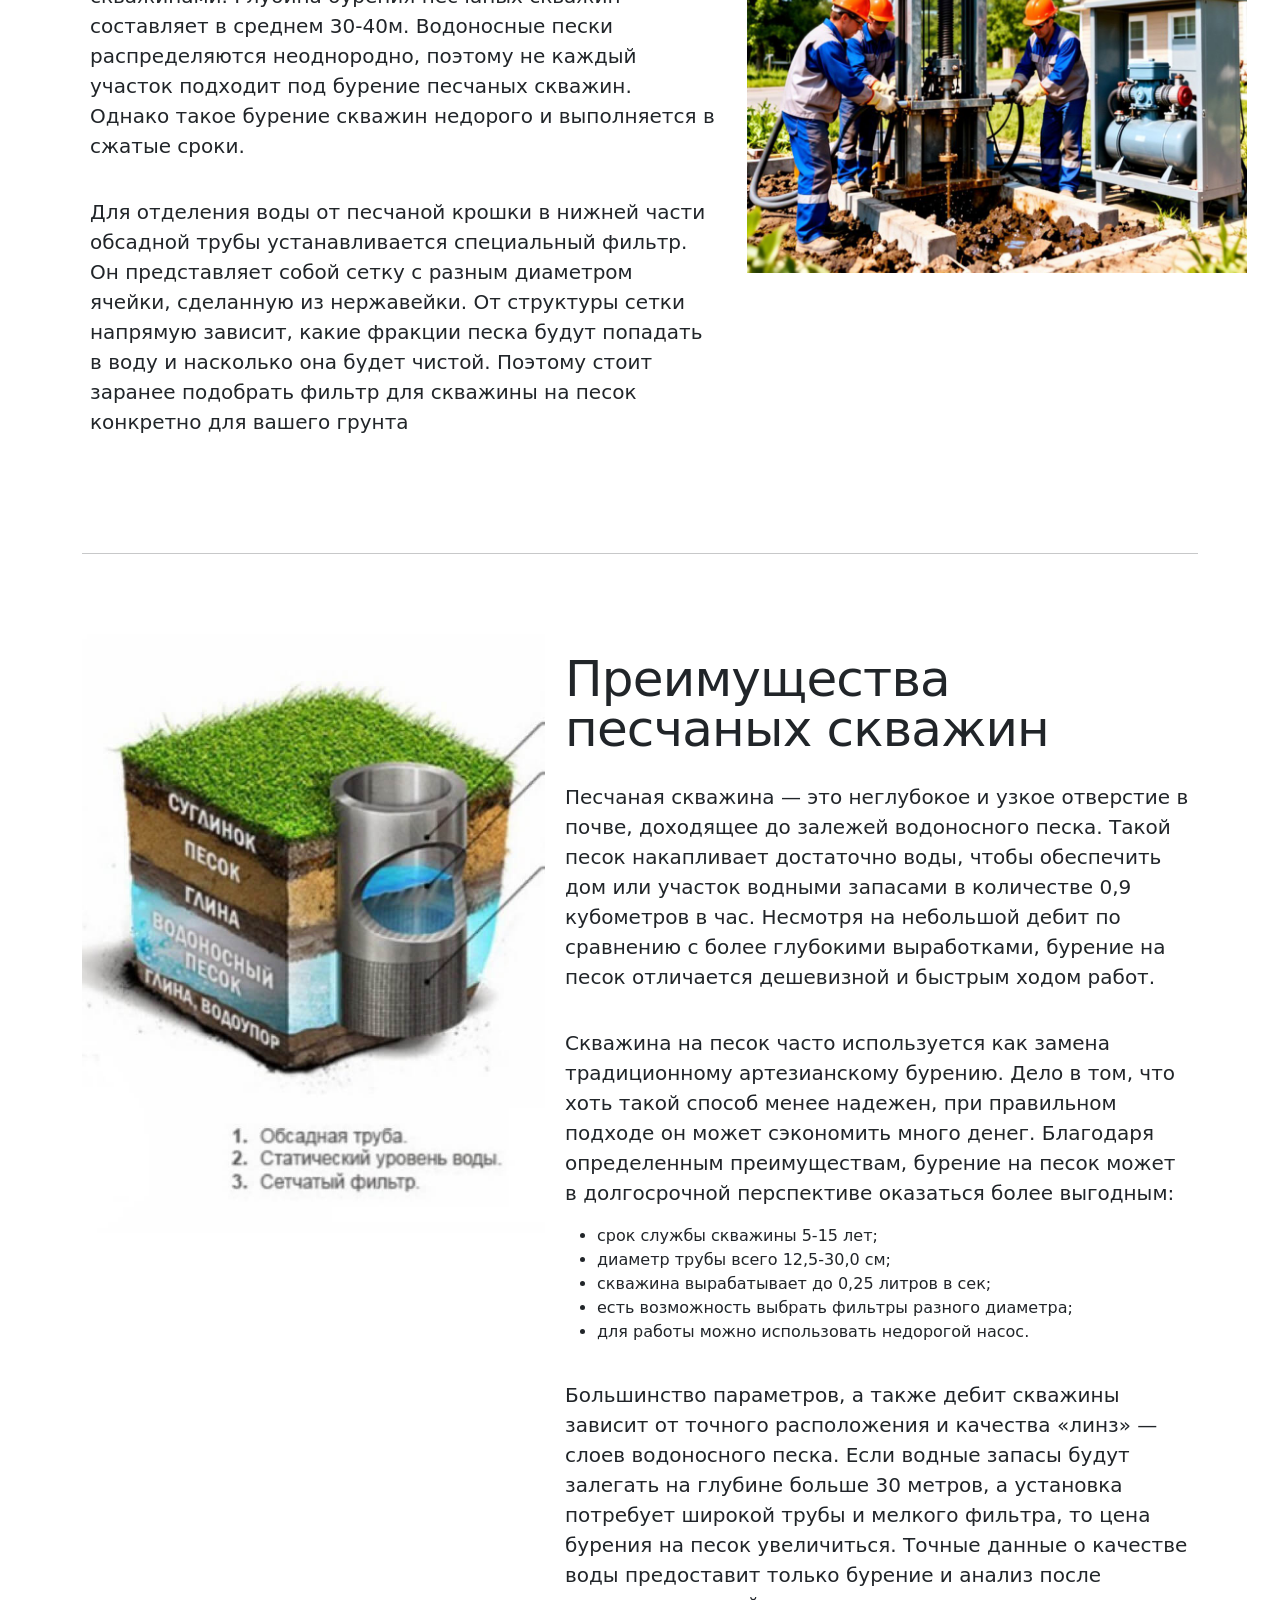
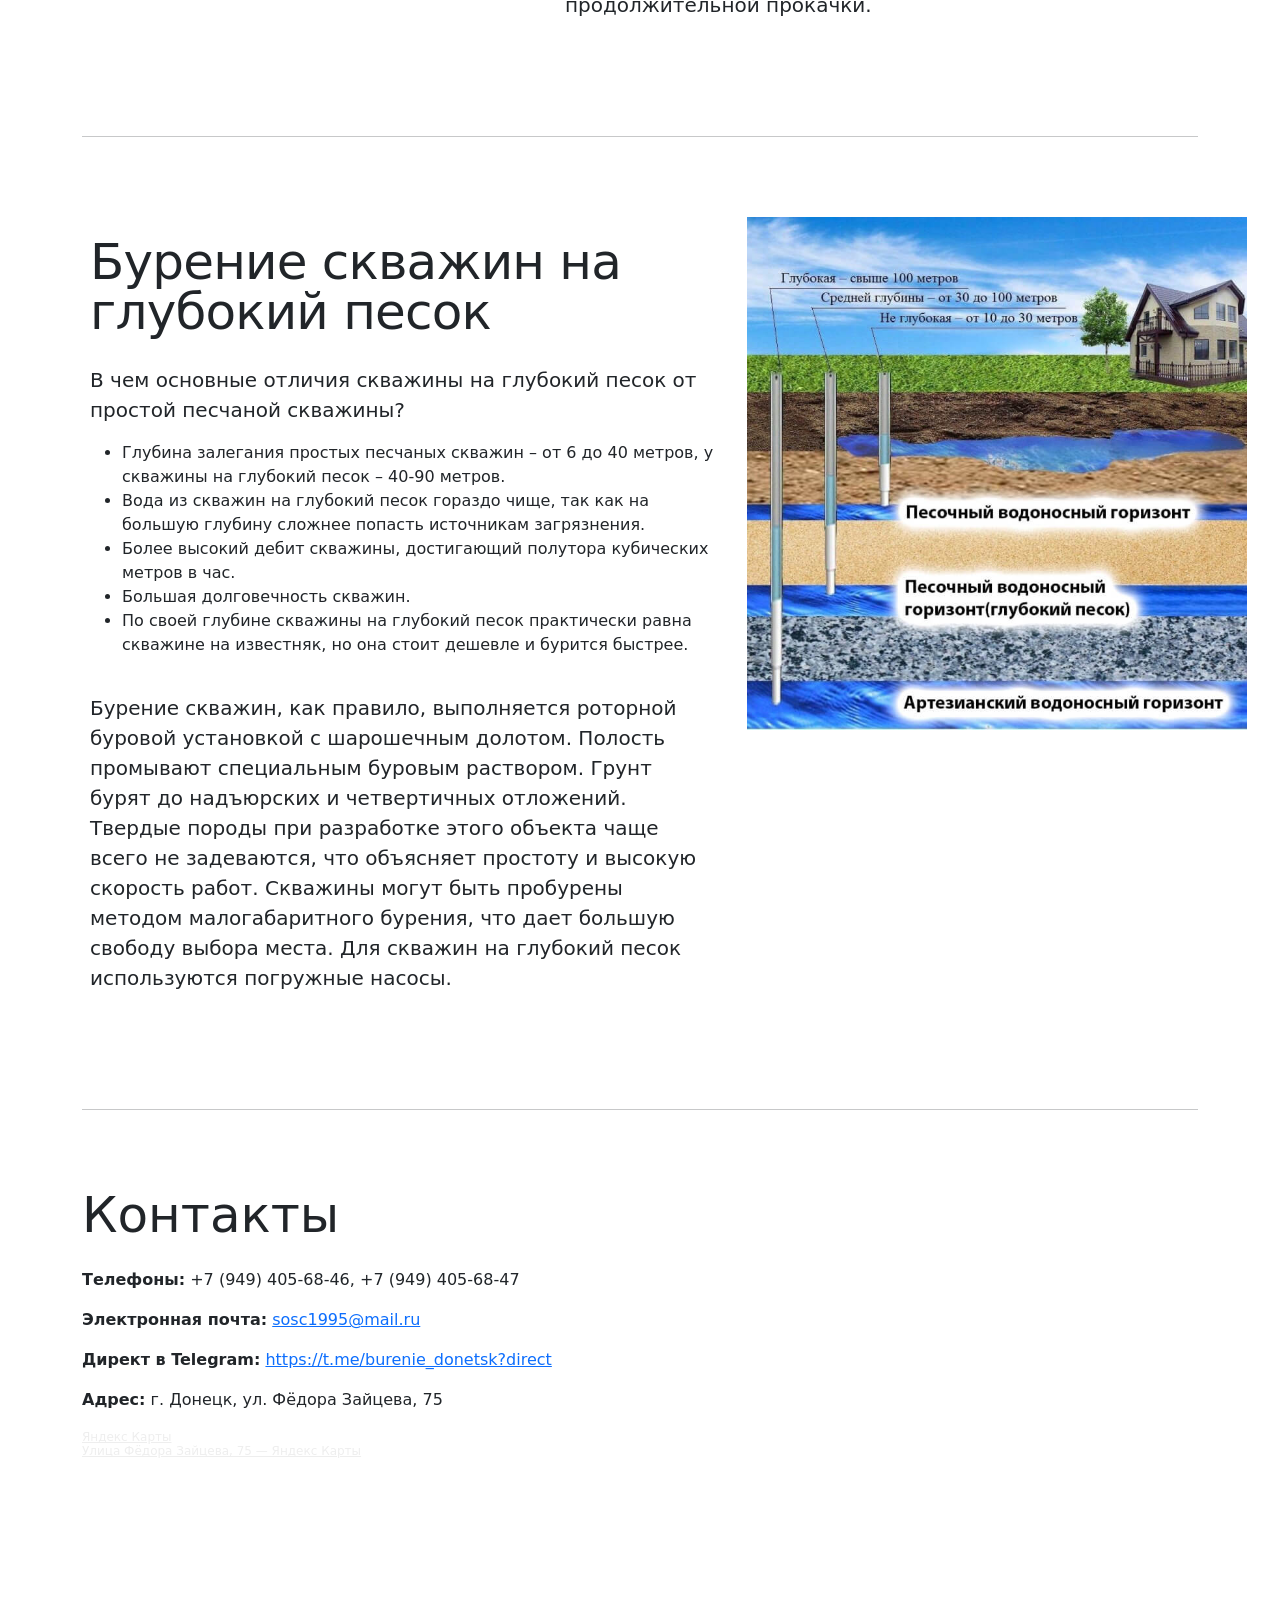
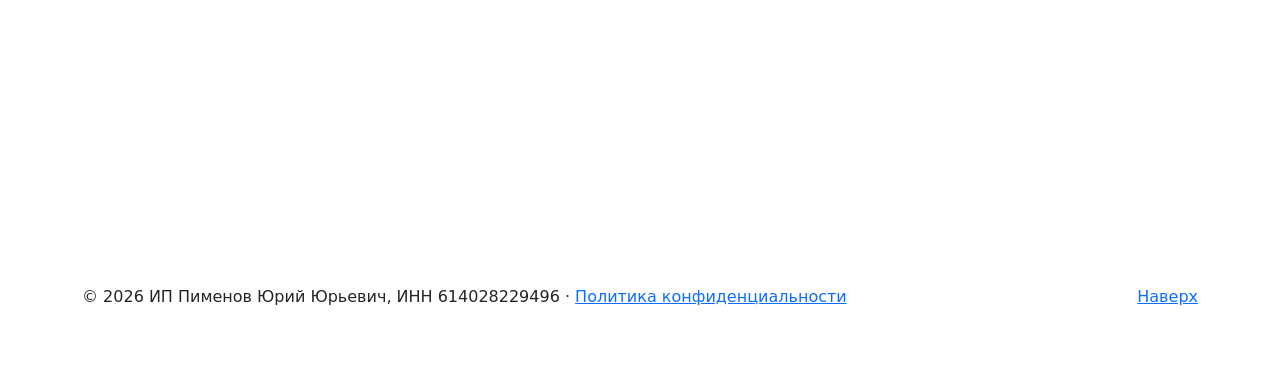
==== commit e27e8549: "+" ====
--- a/burenie-na-pesok.html
+++ b/burenie-na-pesok.html
@@ -9,7 +9,7 @@
       content="Mark Otto, Jacob Thornton, and Bootstrap contributors"
     />
     <meta name="generator" content="Astro v5.13.2" />
-    <title>Бурение скважин в ДНР</title>
+    <title>Бурение скважин на песок</title>
     <link
       rel="canonical"
       href="https://getbootstrap.com/docs/5.3/examples/carousel/"
@@ -427,17 +427,20 @@
         <div class="row featurette">
           <div class="col-md-7">
             <h2 class="featurette-heading fw-normal lh-1">
-              Бурение скважин малогабаритной установкой
+              Бурение скважин на песок
               <!--
 			  <span class="text-body-secondary">It’ll blow your mind.</span>
 			  -->
             </h2>
             <p class="lead">
-              Бурение скважин малогабаритной установкой (МГБУ) — это процесс, при котором для бурения скважин используют компактные мобильные машины, которые позволяют работать в условиях ограниченного пространства. Например, МГБУ применяют для бурения скважин на воду на участках с узким подъездом, минимальной площадкой под размещение и препятствиями по высоте.
-            </p>
+              Скважины на песок позволяют добывать воду с небольшой глубины по сравнению с артезианскими скважинами. Глубина бурения песчаных скважин составляет в среднем 30-40м. Водоносные пески распределяются неоднородно, поэтому не каждый участок подходит под бурение песчаных скважин. Однако такое бурение скважин недорого и выполняется в сжатые сроки.
+            </p>
+          <p class="lead">
+              Для отделения воды от песчаной крошки в нижней части обсадной трубы устанавливается специальный фильтр. Он представляет собой сетку с разным диаметром ячейки, сделанную из нержавейки. От структуры сетки напрямую зависит, какие фракции песка будут попадать в воду и насколько она будет чистой. Поэтому стоит заранее подобрать фильтр для скважины на песок конкретно для вашего грунта
+</p>			  
           </div>
           <div class="col-md-5">
-			<img src="img/square1.jpg">
+			<img src="img/burenie-na-pesok1.jpg">
           </div>
         </div>
         <hr class="featurette-divider" />
@@ -445,17 +448,33 @@
         <div class="row featurette">
           <div class="col-md-7 order-md-2">
             <h2 class="featurette-heading fw-normal lh-1">
-              Водоочистка
+              Преимущества песчаных скважин
 			  <!--
               <span class="text-body-secondary"></span>
 			  -->
             </h2>
             <p class="lead">
-              Хотя природная вода без очистки негативно влияет на оборудование и здоровье человека, эту проблему легко решить. Наша компания предлагает услуги по комплексной очистке воды — надёжно и эффективно.
+		  
+			  Песчаная скважина — это неглубокое и узкое отверстие в почве, доходящее до залежей водоносного песка. Такой песок накапливает достаточно воды, чтобы обеспечить дом или участок водными запасами в количестве 0,9 кубометров в час. Несмотря на небольшой дебит по сравнению с более глубокими выработками, бурение на песок отличается дешевизной и быстрым ходом работ.
+</p>
+<p class="lead">
+Скважина на песок часто используется как замена традиционному артезианскому бурению. Дело в том, что хоть такой способ менее надежен, при правильном подходе он может сэкономить много денег. Благодаря определенным преимуществам, бурение на песок может в долгосрочной перспективе оказаться более выгодным:
+</p>
+<ul>
+<li>срок службы скважины 5-15 лет;
+<li>диаметр трубы всего 12,5-30,0 см;
+<li>скважина вырабатывает до 0,25 литров в сек;
+<li>есть возможность выбрать фильтры разного диаметра;
+<li>для работы можно использовать недорогой насос.
+</ul>
+<p class="lead">
+Большинство параметров, а также дебит скважины зависит от точного расположения и качества «линз» — слоев водоносного песка. Если водные запасы будут залегать на глубине больше 30 метров, а установка потребует широкой трубы и мелкого фильтра, то цена бурения на песок увеличиться. Точные данные о качестве воды предоставит только бурение и анализ после продолжительной прокачки.
+</p>
+
             </p>
           </div>
           <div class="col-md-5 order-md-1">
-			<img src="img/square2.jpg">
+			<img src="img/burenie-na-pesok2.jpg">
           </div>
         </div>
         <hr class="featurette-divider" />
@@ -463,17 +482,27 @@
         <div class="row featurette">
           <div class="col-md-7">
             <h2 class="featurette-heading fw-normal lh-1">
-              Канализация
+              Бурение скважин на глубокий песок
 			  <!--
               <span class="text-body-secondary">Checkmate.</span>
 			  -->
             </h2>
             <p class="lead">
-              Хотите сделать канализацию на даче? Для временного проживания подойдёт накопительный бак или простая выгребная яма. Для постоянного — лучше установить септик или биостанцию: они требуют меньше ухода.
-            </p>
+В чем основные отличия скважины на глубокий песок от простой песчаной скважины?
+</p>
+<ul>
+<li>Глубина залегания простых песчаных скважин – от 6 до 40 метров, у скважины на глубокий песок – 40-90 метров.
+<li>Вода из скважин на глубокий песок гораздо чище, так как на большую глубину сложнее попасть источникам загрязнения.
+<li>Более высокий дебит скважины, достигающий полутора кубических метров в час.
+<li>Большая долговечность скважин.
+<li>По своей глубине скважины на глубокий песок практически равна скважине на известняк, но она стоит дешевле и бурится быстрее.
+</ul>
+<p class="lead">
+Бурение скважин, как правило, выполняется роторной буровой установкой с шарошечным долотом. Полость промывают специальным буровым раствором. Грунт бурят до надъюрских и четвертичных отложений. Твердые породы при разработке этого объекта чаще всего не задеваются, что объясняет простоту и высокую скорость работ. Скважины могут быть пробурены методом малогабаритного бурения, что дает большую свободу выбора места. Для скважин на глубокий песок используются погружные насосы.            
+</p>
           </div>
           <div class="col-md-5">
-			<img src="img/square3.jpg">
+			<img src="img/burenie-na-pesok3.jpg">
           </div>
         </div>
         <hr class="featurette-divider" />
